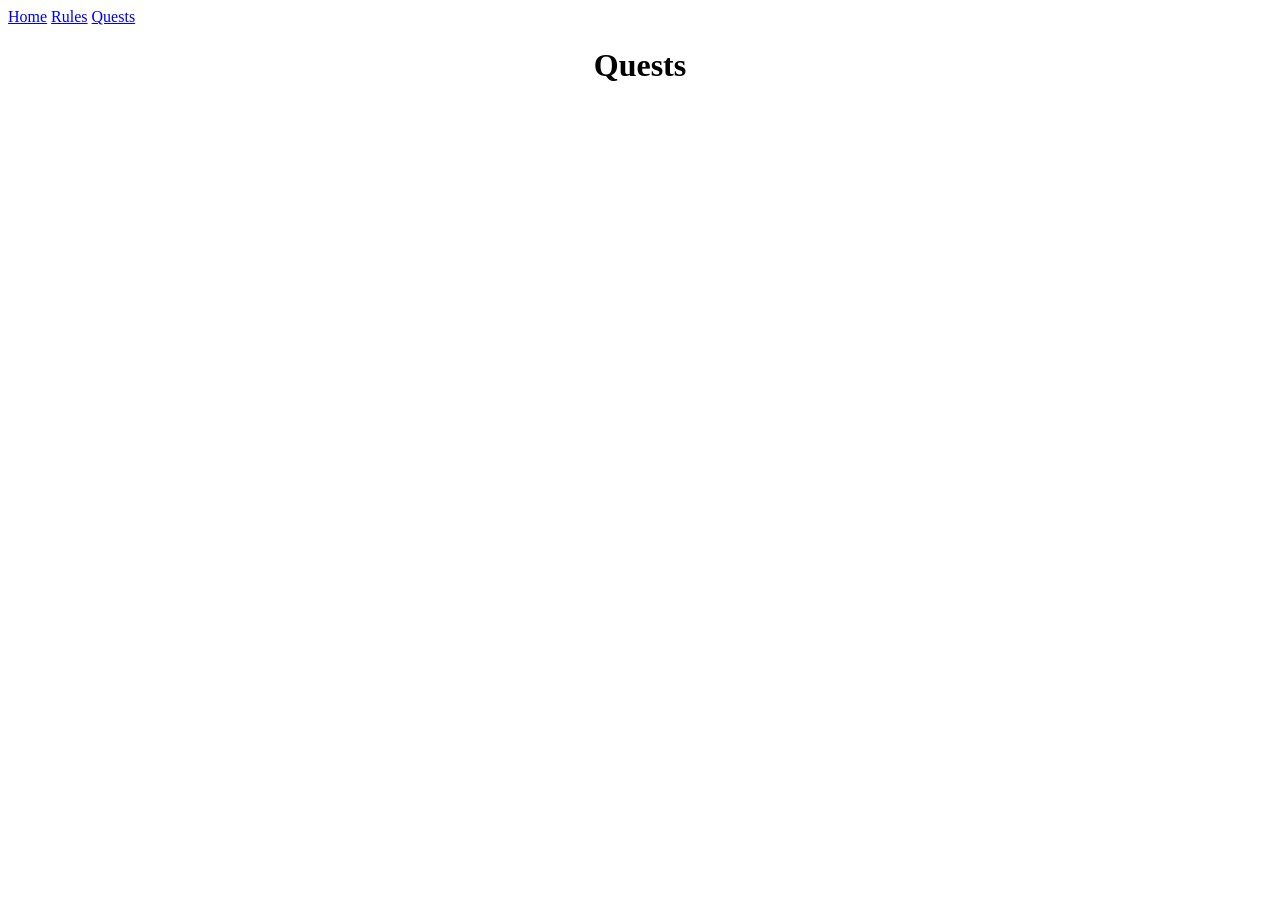
==== quests.html @ 7bbc56fa "initial commit" ====
<!DOCTYPE html>
<html lang="en">

<head>
  <meta charset="UTF-8">
  <meta name="viewport" content="width=device-width, initial-scale=1.0">
  <title>Rain Challenger Rules Page</title>
  <link rel="stylesheet" href="./css/style.css">
  <link rel="icon" href="./assets/favicon.ico" type="image/x-icon">

  <script src="./js/main.js" defer></script>
</head>

<body>
  <nav class="navbar">
    <a href="./index.html">Home</a>
    <a href="./rules.html">Rules</a>
    <a href="./quests.html">Quests</a>
  </nav>
  <main>
    <h1>Quests</h1>

    <div id="quest-container">
      <!-- Quests will be loaded here -->
    </div>

    <script src="js/quests.js"></script>
  </main>
</body>

</html>
---- css/style.css ----
@import url('./rules.css');
@import url('./quests.css');

h1 {
  text-align: center
}
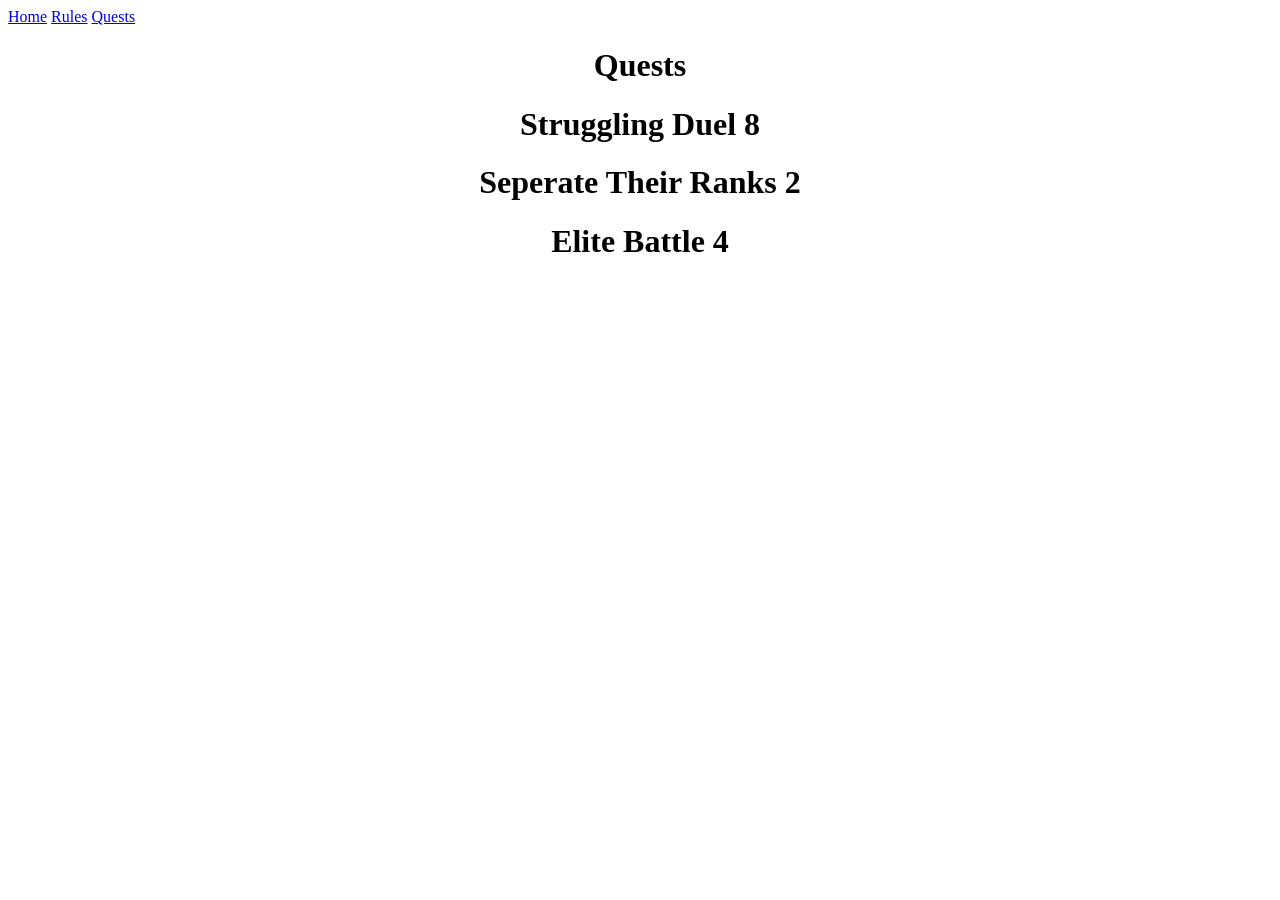
==== commit 7eae48da: "Add preliminary test quests to display on the quests page" ====
--- a/quests.html
+++ b/quests.html
@@ -7,8 +7,6 @@
   <title>Rain Challenger Rules Page</title>
   <link rel="stylesheet" href="./css/style.css">
   <link rel="icon" href="./assets/favicon.ico" type="image/x-icon">
-
-  <script src="./js/main.js" defer></script>
 </head>
 
 <body>
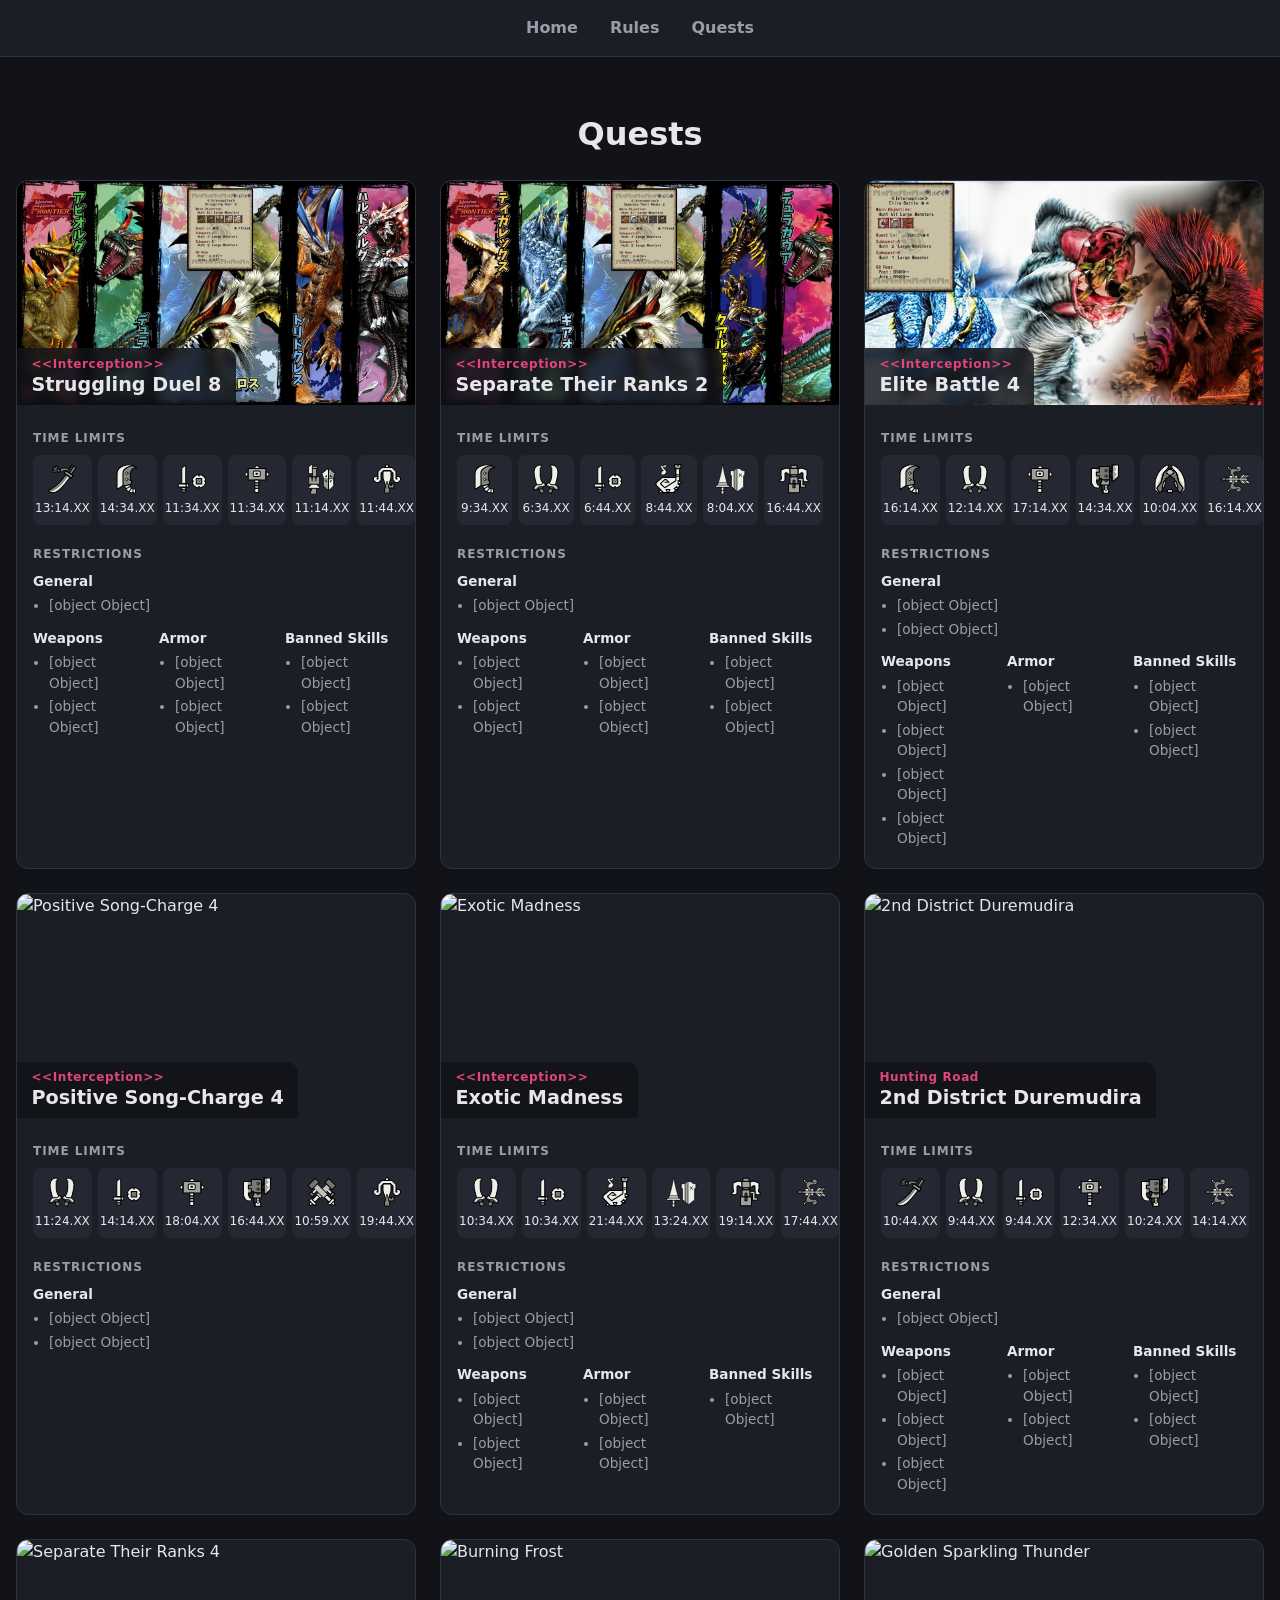
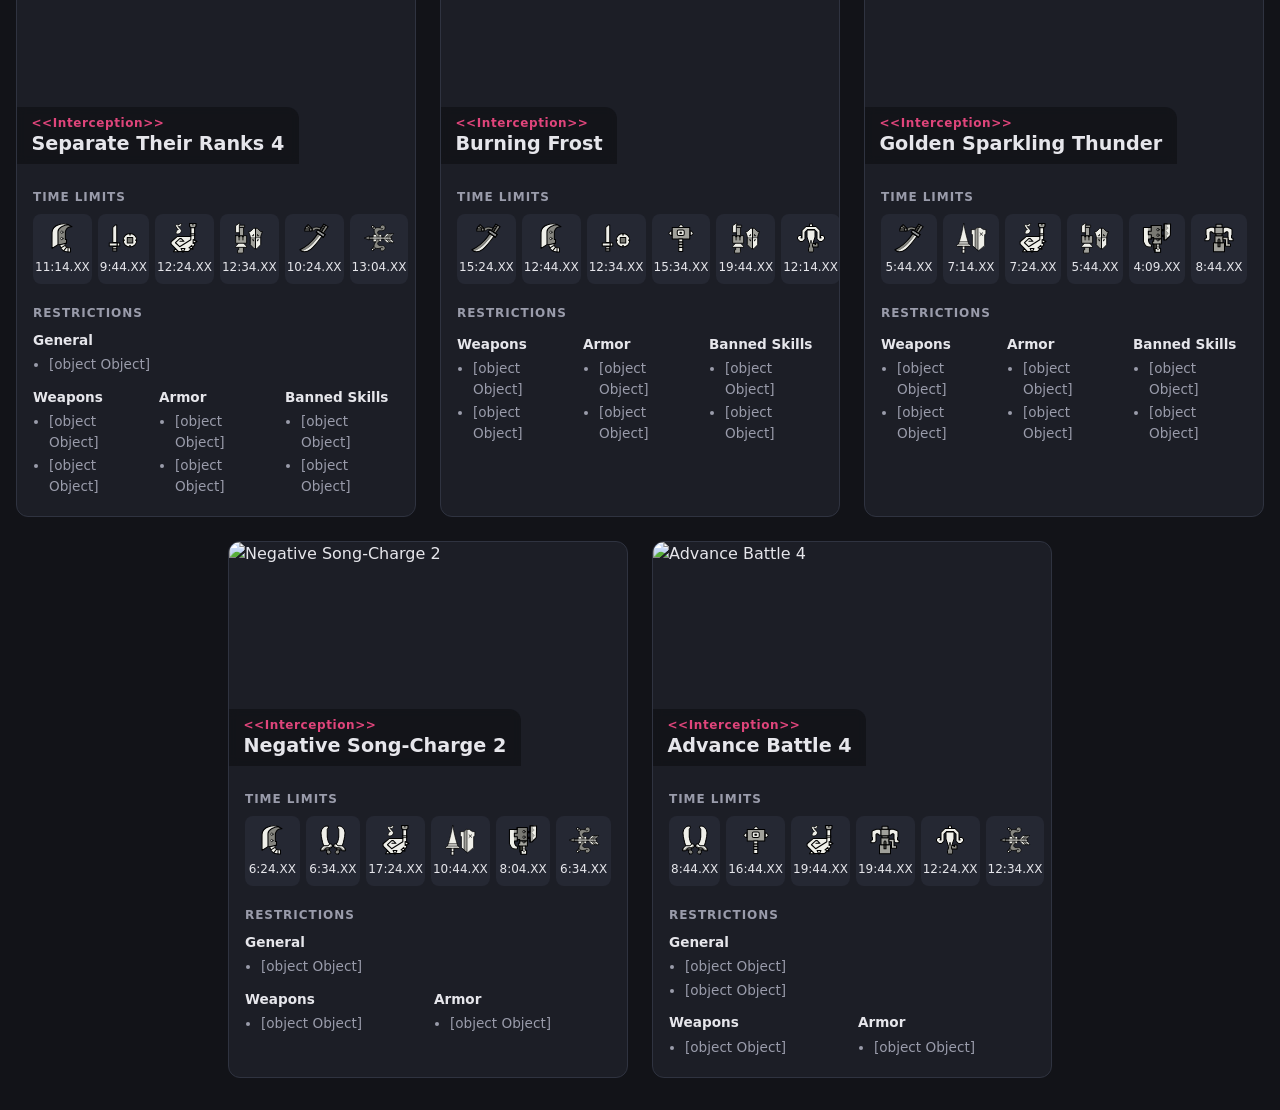
==== commit 236d94b3: "Add all quests and let claude make things pretty" ====
--- a/quests.html
+++ b/quests.html
@@ -4,7 +4,7 @@
 <head>
   <meta charset="UTF-8">
   <meta name="viewport" content="width=device-width, initial-scale=1.0">
-  <title>Rain Challenger Rules Page</title>
+  <title>Rain Challenger Quests</title>
   <link rel="stylesheet" href="./css/style.css">
   <link rel="icon" href="./assets/favicon.ico" type="image/x-icon">
 </head>
--- a/css/style.css
+++ b/css/style.css
@@ -1,6 +1,58 @@
 @import url('./rules.css');
 @import url('./quests.css');
 
+:root {
+  --bg: #121318;
+  --surface: #1c1e26;
+  --surface-2: #252833;
+  --border: #2f3340;
+  --text: #e6e6eb;
+  --text-muted: #9a9cab;
+  --accent: #e0457b;
+  --radius: 12px;
+}
+
+* {
+  box-sizing: border-box;
+}
+
+body {
+  margin: 0;
+  background: var(--bg);
+  color: var(--text);
+  font-family: system-ui, -apple-system, "Segoe UI", Roboto, sans-serif;
+  line-height: 1.5;
+}
+
+a {
+  color: var(--accent);
+}
+
+.navbar {
+  display: flex;
+  justify-content: center;
+  gap: 2rem;
+  padding: 1rem;
+  background: var(--surface);
+  border-bottom: 1px solid var(--border);
+}
+
+.navbar a {
+  color: var(--text-muted);
+  text-decoration: none;
+  font-weight: 600;
+}
+
+.navbar a:hover {
+  color: var(--text);
+}
+
+main {
+  max-width: 1400px;
+  margin: 0 auto;
+  padding: 2rem 1rem;
+}
+
 h1 {
   text-align: center
-}+}
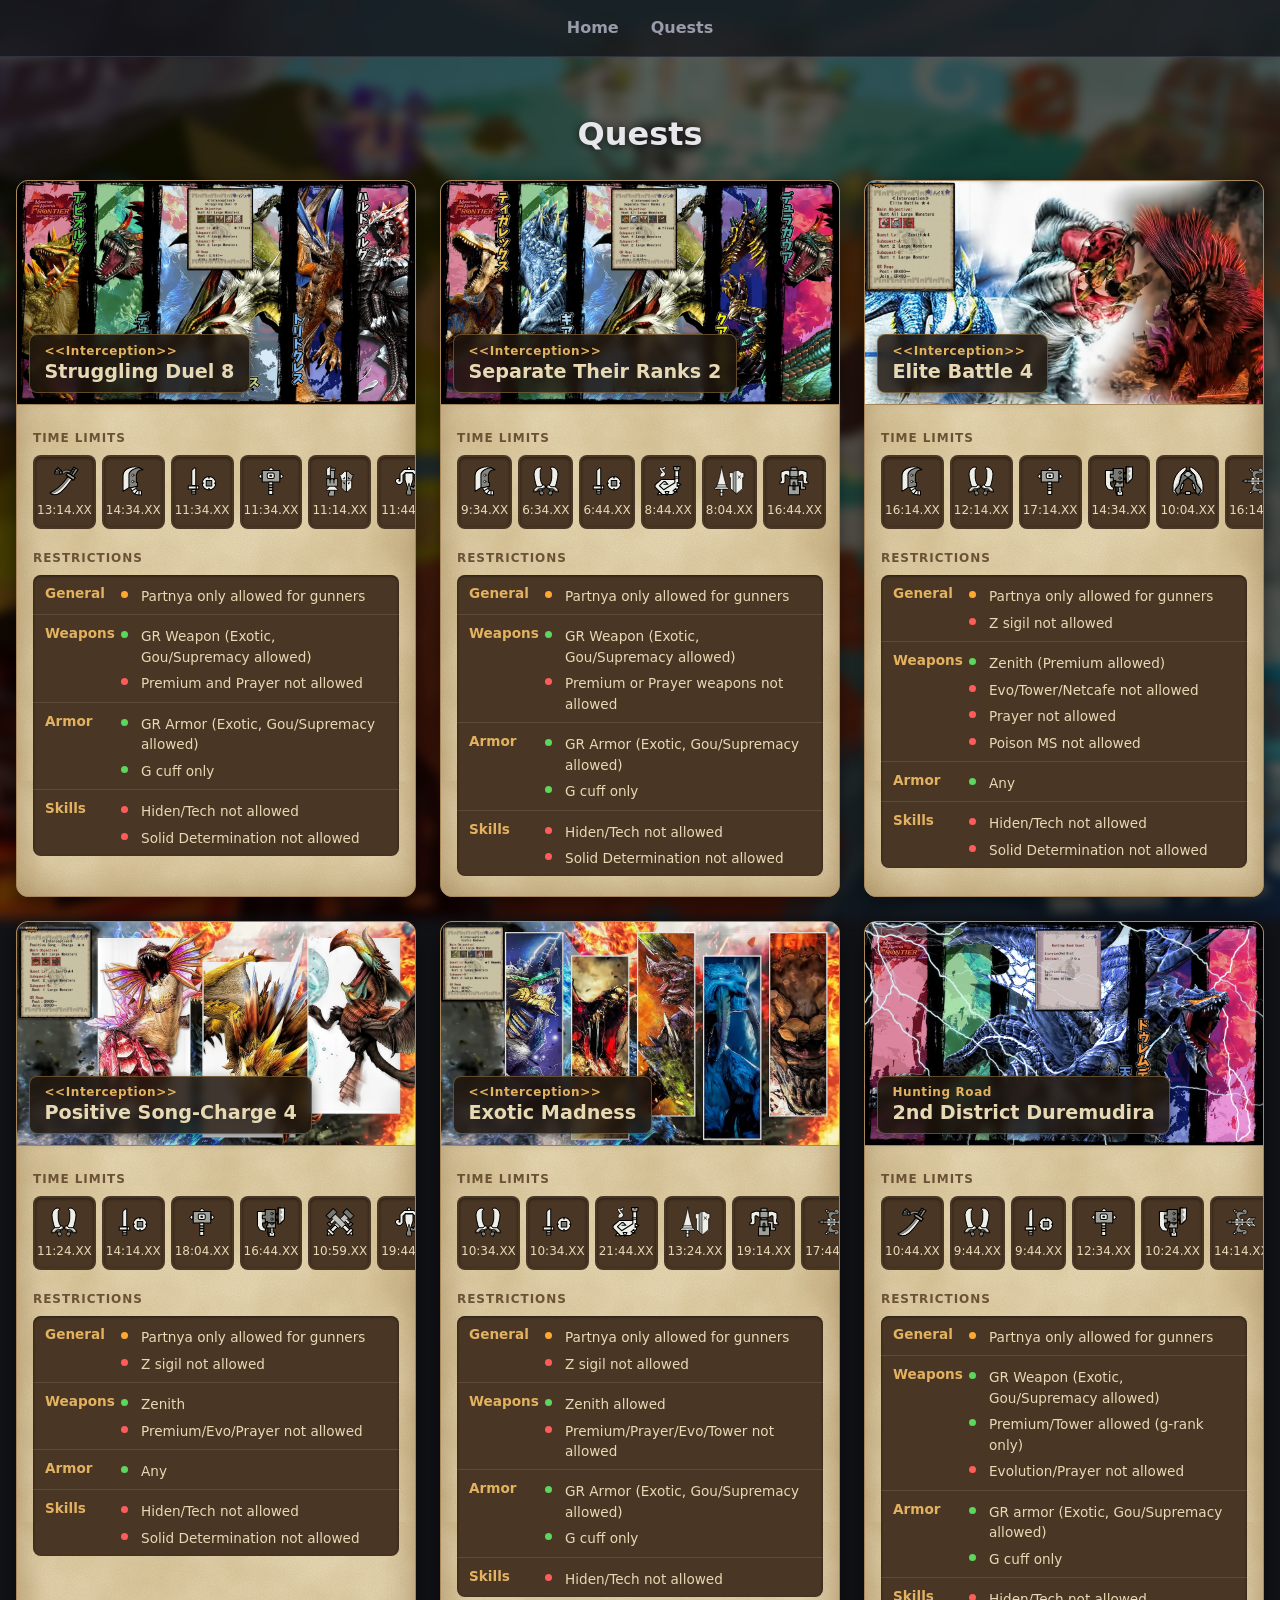
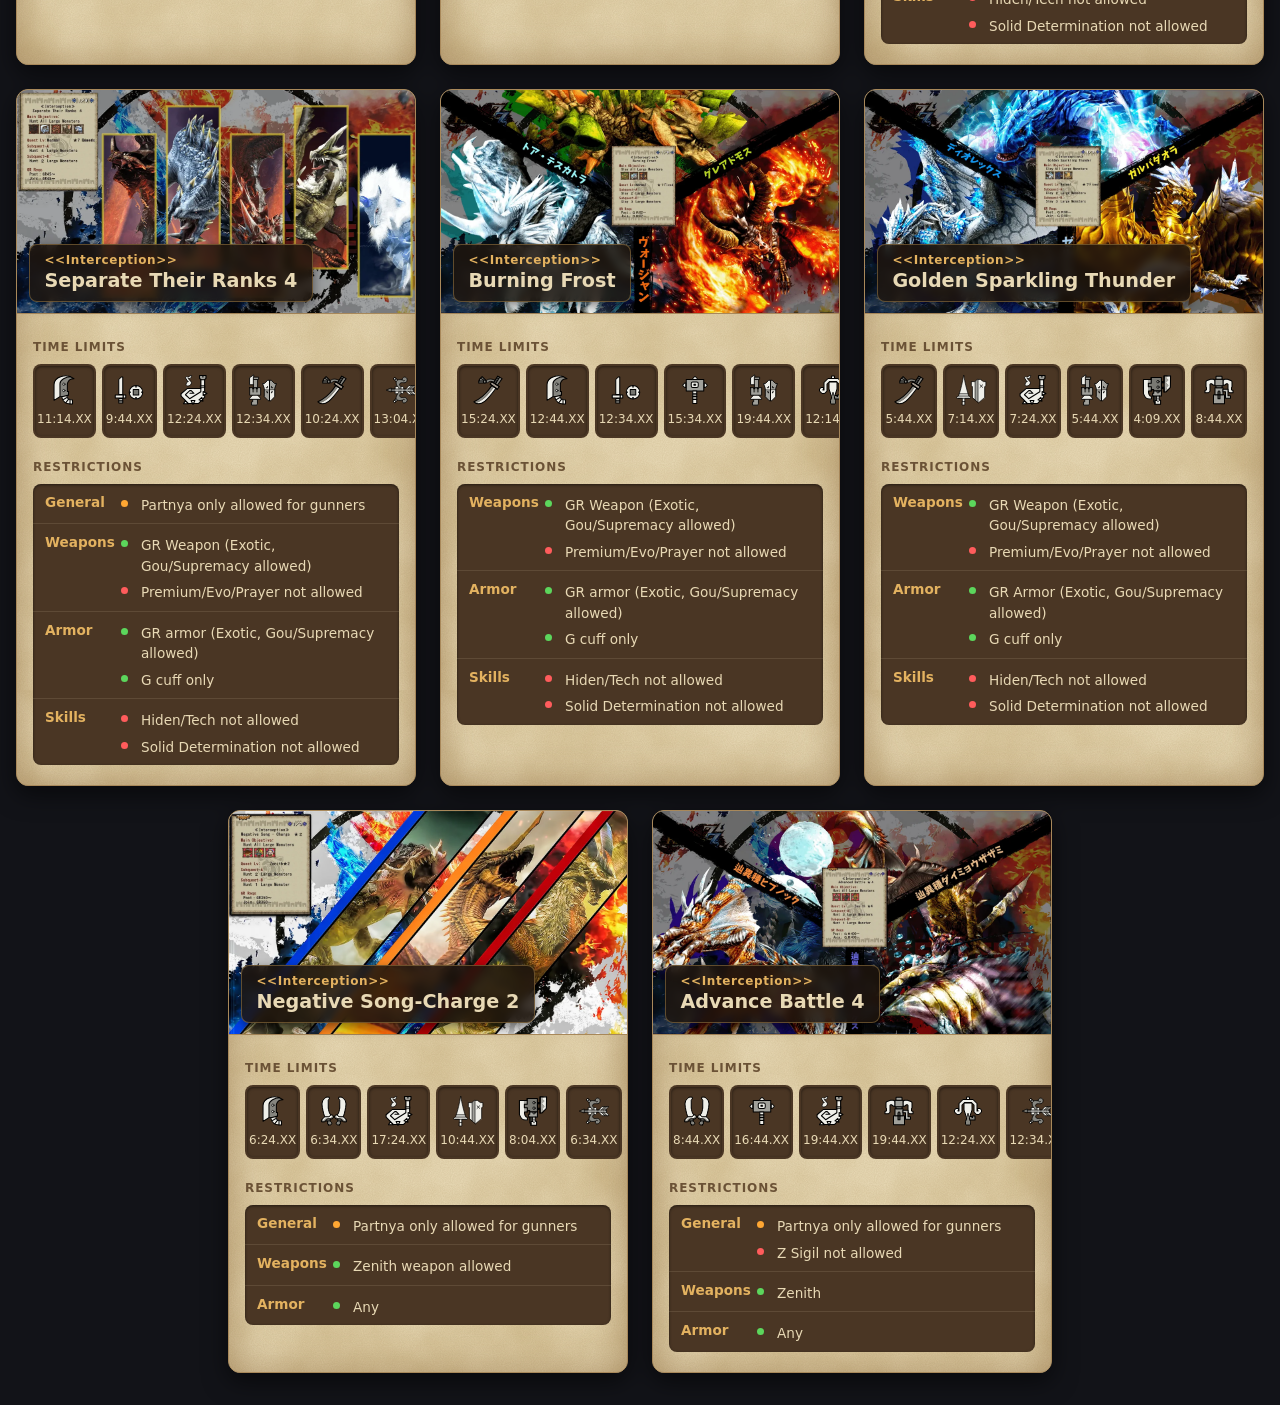
==== commit 0a23a5e6: "Add rules/rewards to index.html" ====
--- a/quests.html
+++ b/quests.html
@@ -12,7 +12,6 @@
 <body>
   <nav class="navbar">
     <a href="./index.html">Home</a>
-    <a href="./rules.html">Rules</a>
     <a href="./quests.html">Quests</a>
   </nav>
   <main>
--- a/css/style.css
+++ b/css/style.css
@@ -9,7 +9,14 @@
   --text: #e6e6eb;
   --text-muted: #9a9cab;
   --accent: #e0457b;
+  --tag-allowed: #3fb950;
+  --tag-partial: #f0a030;
+  --tag-banned: #f05252;
   --radius: 12px;
+
+  /* Page background: raise --bg-brightness to make it brighter, lower --bg-blur to make it sharper */
+  --bg-brightness: 0.4;
+  --bg-blur: 6px;
 }
 
 * {
@@ -24,6 +31,17 @@
   line-height: 1.5;
 }
 
+/* Blurred, dimmed background image behind every page. It's slightly larger than
+   the screen so the blur doesn't leave light edges. */
+body::before {
+  content: "";
+  position: fixed;
+  inset: calc(var(--bg-blur) * -3);
+  z-index: -1;
+  background: url("../assets/background.webp") center / cover no-repeat;
+  filter: blur(var(--bg-blur)) brightness(var(--bg-brightness));
+}
+
 a {
   color: var(--accent);
 }
@@ -33,7 +51,8 @@
   justify-content: center;
   gap: 2rem;
   padding: 1rem;
-  background: var(--surface);
+  background: rgba(18, 19, 24, 0.75);
+  backdrop-filter: blur(8px);
   border-bottom: 1px solid var(--border);
 }
 
@@ -54,5 +73,6 @@
 }
 
 h1 {
-  text-align: center
+  text-align: center;
+  text-shadow: 0 2px 8px rgba(0, 0, 0, 0.8);
 }
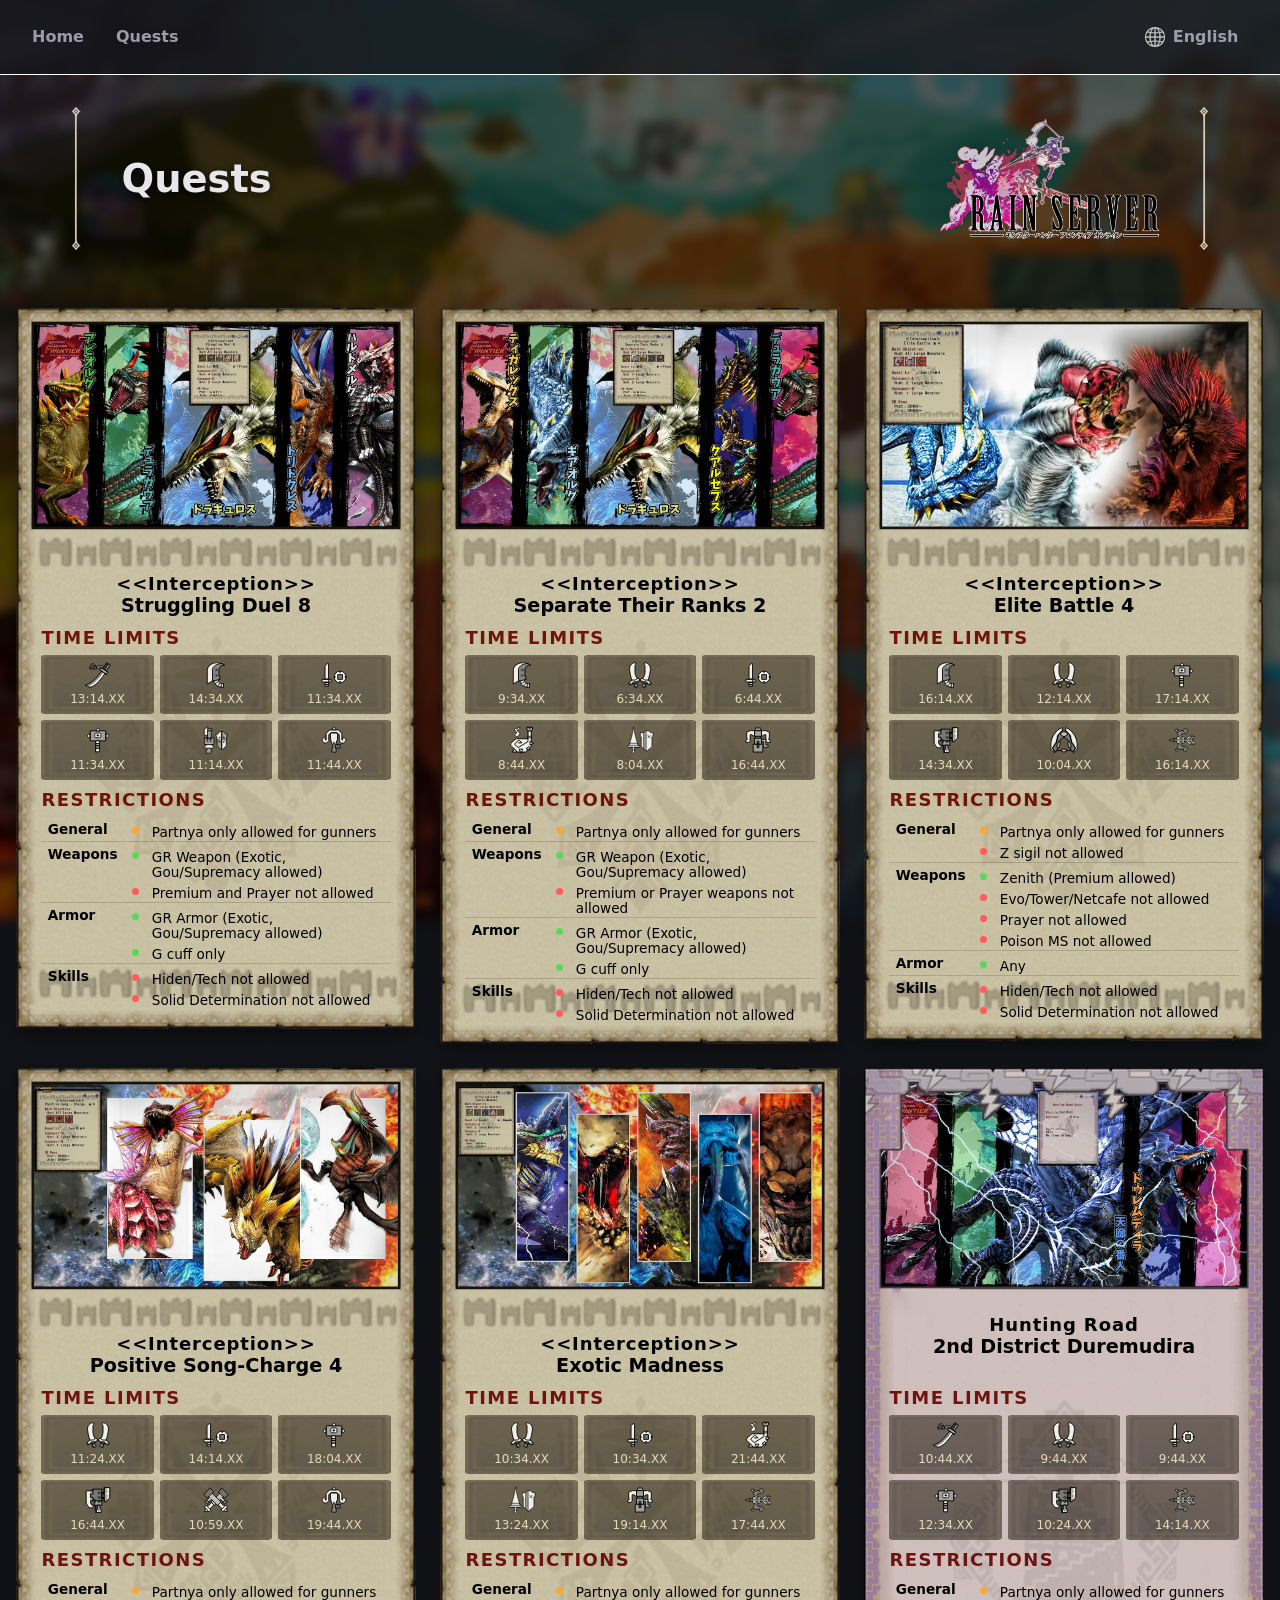
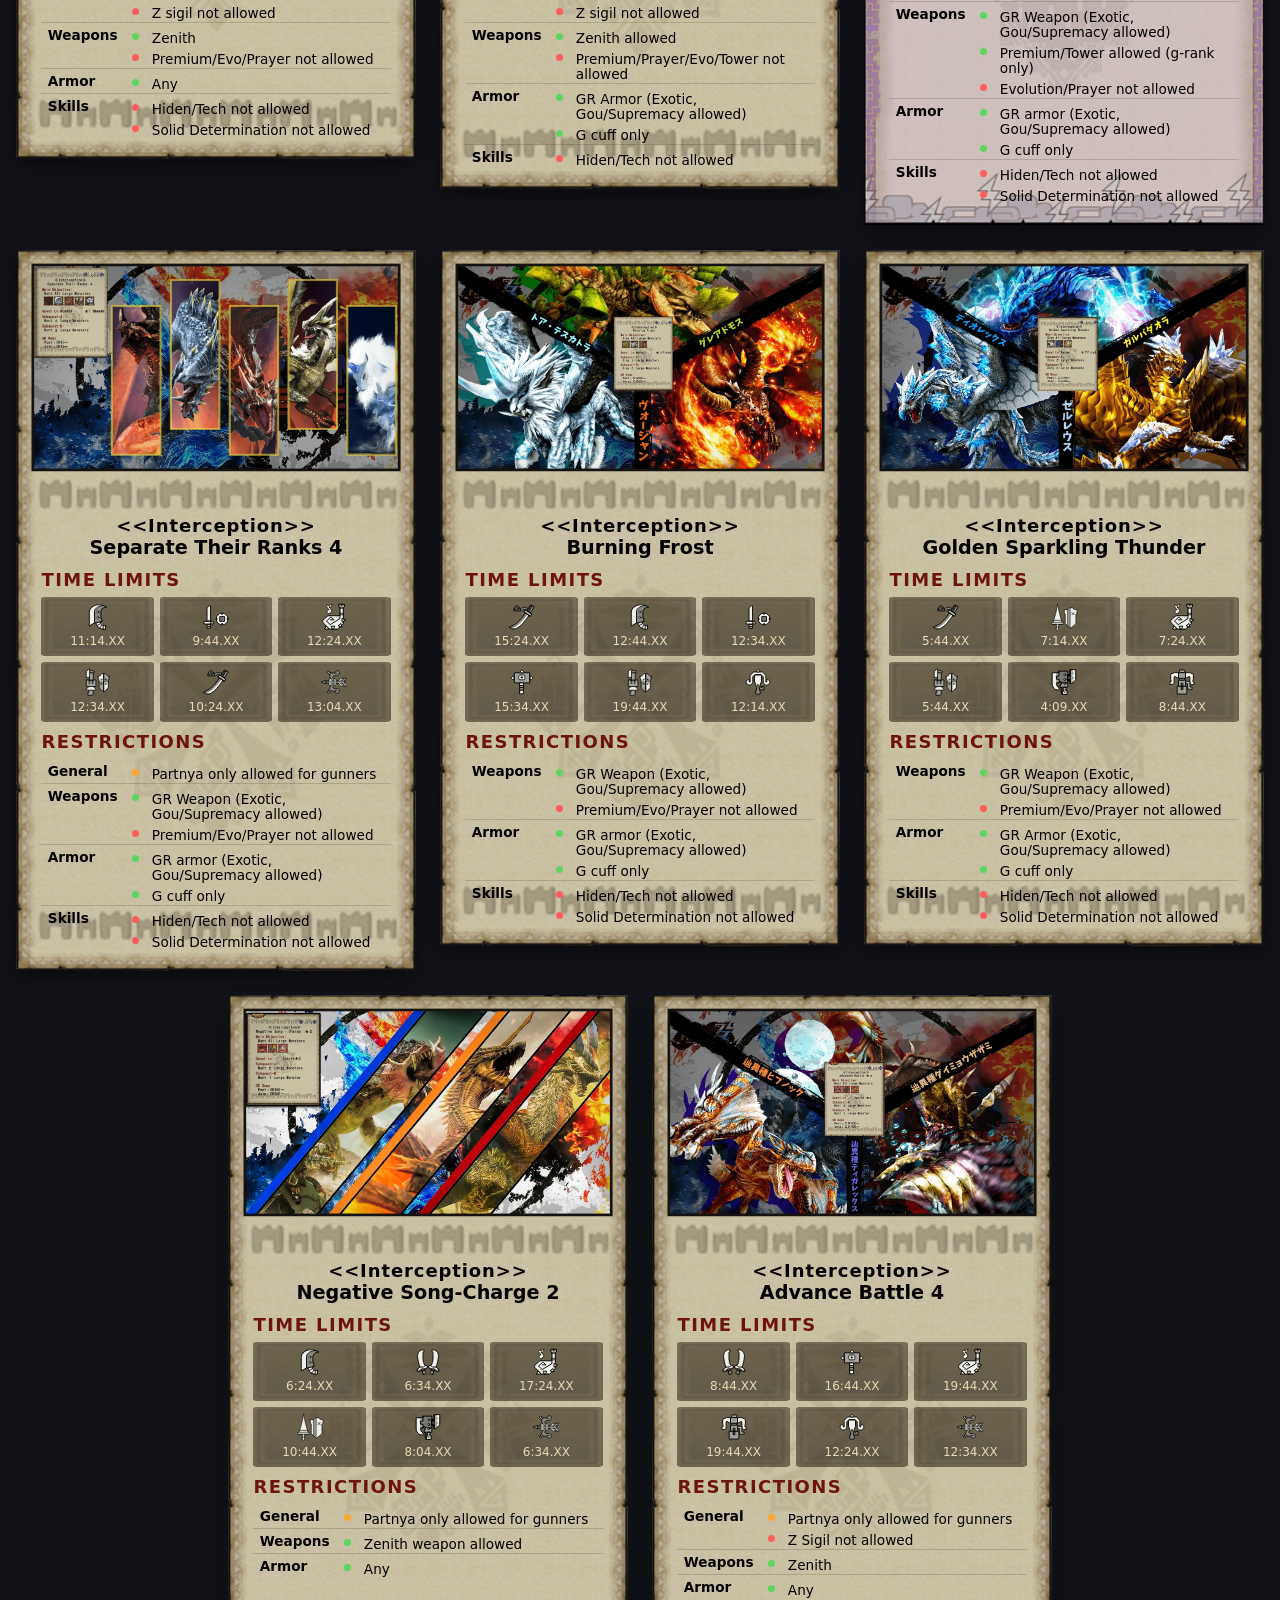
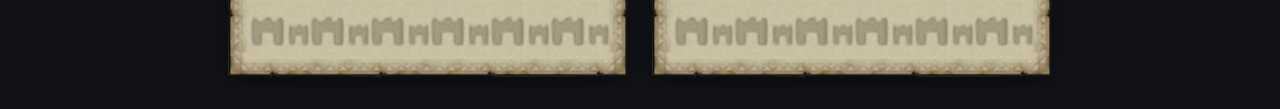
==== commit 4be05ebb: "First Design - MH Wilds style DA - Quests design based on quest pages in Frontier - Added translatio" ====
--- a/quests.html
+++ b/quests.html
@@ -4,18 +4,39 @@
 <head>
   <meta charset="UTF-8">
   <meta name="viewport" content="width=device-width, initial-scale=1.0">
-  <title>Rain Challenger Quests</title>
+  <!-- Dark page: the browser paints a dark (not white) canvas while switching pages, before the CSS loads -->
+  <meta name="color-scheme" content="dark">
+  <meta http-equiv="Content-Security-Policy"
+    content="default-src 'self'; img-src 'self' data:; object-src 'none'; base-uri 'none'; form-action 'none'">
+  <title data-i18n="quests.docTitle">Rain Challenger Quests</title>
   <link rel="stylesheet" href="./css/style.css">
   <link rel="icon" href="./assets/favicon.ico" type="image/x-icon">
+  <script src="./js/i18n.js" defer></script>
+  <script src="./js/nav.js" defer></script>
 </head>
 
 <body>
   <nav class="navbar">
-    <a href="./index.html">Home</a>
-    <a href="./quests.html">Quests</a>
+    <div class="nav-links">
+      <a href="./index.html" data-i18n="nav.home">Home</a>
+      <a href="./quests.html" data-i18n="nav.quests">Quests</a>
+    </div>
+    <div class="lang-switcher">
+      <button type="button" class="lang-button" aria-haspopup="true" aria-expanded="false" aria-controls="lang-menu">
+        <img src="./assets/index/www.png" alt="" class="lang-icon">
+        <span class="lang-current">English</span>
+      </button>
+      <ul class="lang-menu" id="lang-menu" hidden>
+        <li><button type="button" lang="en" data-lang="en">English</button></li>
+        <li><button type="button" lang="ja" data-lang="ja">日本語</button></li>
+        <li><button type="button" lang="fr" data-lang="fr">Français</button></li>
+        <li><button type="button" lang="de" data-lang="de">Deutsch</button></li>
+        <li><button type="button" lang="es" data-lang="es">Español</button></li>
+      </ul>
+    </div>
   </nav>
   <main>
-    <h1>Quests</h1>
+    <h1 class="page-header quests-header"><span data-i18n="quests.title">Quests</span><img class="header-logo" src="./assets/index/rain_logo.png" alt=""></h1>
 
     <div id="quest-container">
       <!-- Quests will be loaded here -->
--- a/css/style.css
+++ b/css/style.css
@@ -1,18 +1,26 @@
-@import url('./rules.css');
+@import url('./home.css');
 @import url('./quests.css');
 
 :root {
   --bg: #121318;
-  --surface: #1c1e26;
-  --surface-2: #252833;
   --border: #2f3340;
   --text: #e6e6eb;
   --text-muted: #9a9cab;
-  --accent: #e0457b;
-  --tag-allowed: #3fb950;
-  --tag-partial: #f0a030;
-  --tag-banned: #f05252;
   --radius: 12px;
+
+  /* Parchment theme shared by the quest cards and the home page */
+  --parchment: #e8d9b5;
+  --parchment-edge: #a8885a;
+  --ink: #3b2a18;
+  --ink-muted: #6b5236;
+  --leather: #4a3624;
+  --gold: #e3b260;
+  --inset-shadow: inset 0 1px 3px rgba(0, 0, 0, 0.5);
+
+  /* Restriction dot colors (and the achieved time limit green), bright enough for the dark leather */
+  --tag-allowed: #5cd65c;
+  --tag-partial: #ffa733;
+  --tag-banned: #ff5c5c;
 
   /* Page background: raise --bg-brightness to make it brighter, lower --bg-blur to make it sharper */
   --bg-brightness: 0.4;
@@ -42,18 +50,26 @@
   filter: blur(var(--bg-blur)) brightness(var(--bg-brightness));
 }
 
-a {
-  color: var(--accent);
-}
-
+/* Top bar: page links on the left, language switcher on the right */
 .navbar {
+  /* Stays at the top of the window while the page scrolls */
+  position: sticky;
+  top: 0;
+  z-index: 10; /* keeps the bar and the language menu above the page content */
   display: flex;
-  justify-content: center;
-  gap: 2rem;
-  padding: 1rem;
+  justify-content: space-between;
+  /* 112px / 1.5 (was 56px originally, then doubled to 112px); content stays centered */
+  align-items: center;
+  min-height: 75px;
+  padding: 0 2rem;
   background: rgba(18, 19, 24, 0.75);
   backdrop-filter: blur(8px);
-  border-bottom: 1px solid var(--border);
+  border-bottom: 1px solid #fff;
+}
+
+.nav-links {
+  display: flex;
+  gap: 2rem;
 }
 
 .navbar a {
@@ -66,6 +82,108 @@
   color: var(--text);
 }
 
+/* Language switcher (js/nav.js): globe icon + current language, opens a dropdown menu */
+.lang-switcher {
+  position: relative;
+}
+
+.lang-button {
+  display: flex;
+  align-items: center;
+  gap: 0.5rem;
+  padding: 0.4rem 0.6rem;
+  color: var(--text-muted);
+  font: inherit;
+  font-weight: 600;
+  background: none;
+  border: none;
+  border-radius: 6px;
+  cursor: pointer;
+}
+
+.lang-button:hover,
+.lang-button[aria-expanded="true"] {
+  color: var(--text);
+}
+
+.lang-button:focus-visible,
+.lang-menu button:focus-visible {
+  outline: 2px solid var(--gold);
+  outline-offset: 2px;
+}
+
+.lang-icon {
+  width: 20px;
+  height: 20px;
+  opacity: 0.75;
+}
+
+.lang-button:hover .lang-icon,
+.lang-button[aria-expanded="true"] .lang-icon {
+  opacity: 1;
+}
+
+/* Menu drops down under the button, right-aligned with it */
+.lang-menu {
+  position: absolute;
+  top: calc(100% + 0.5rem);
+  right: 0;
+  min-width: 10rem;
+  margin: 0;
+  padding: 0.35rem;
+  list-style: none;
+  background: rgba(18, 19, 24, 0.95);
+  backdrop-filter: blur(8px);
+  border: 1px solid rgba(255, 255, 255, 0.5);
+  border-radius: 8px;
+  box-shadow: 0 8px 24px rgba(0, 0, 0, 0.55);
+  animation: lang-menu-open 0.15s ease-out;
+}
+
+.lang-menu[hidden] {
+  display: none;
+}
+
+@keyframes lang-menu-open {
+  from {
+    opacity: 0;
+    transform: translateY(-6px);
+  }
+}
+
+.lang-menu button {
+  display: block;
+  width: 100%;
+  padding: 0.45rem 0.75rem;
+  color: var(--text-muted);
+  font: inherit;
+  text-align: left;
+  background: none;
+  border: none;
+  border-radius: 5px;
+  cursor: pointer;
+}
+
+.lang-menu button:hover {
+  color: var(--text);
+  background: rgba(255, 255, 255, 0.08);
+}
+
+/* Currently selected language */
+.lang-menu button[aria-current="true"] {
+  color: var(--gold);
+}
+
+@media (max-width: 500px) {
+  .navbar {
+    padding: 0 1rem;
+  }
+
+  .nav-links {
+    gap: 1.25rem;
+  }
+}
+
 main {
   max-width: 1400px;
   margin: 0 auto;
@@ -76,3 +194,73 @@
   text-align: center;
   text-shadow: 0 2px 8px rgba(0, 0, 0, 0.8);
 }
+
+/* Page title framed by assets/index/header.png (1892x239: two vertical bars at its left and
+   right edges) at half size, centered (both pages); the title sits on the left, just inside
+   the left bar, vertically centered. On narrow screens it shrinks to the content width and
+   keeps its proportions. */
+.page-header {
+  display: grid;
+  align-items: center;
+  justify-items: start;
+  width: min(946px, 100%);
+  aspect-ratio: 1892 / 239;
+  /* left bar is 7.5px wide; gap between bar and title = ~33px */
+  padding-left: 41px;
+  /* Home overrides the space below (home.css); 48px = the same value there */
+  margin: 0 auto 48px;
+  position: relative;
+  background: url("../assets/index/header.png") center / 100% 100% no-repeat;
+}
+
+/* Rain Server logo inside the header, near the right bar. rain_logo.png is 1789x1095 with the
+   logo itself at x 58-1649, y 28-900 (rest is transparent margin). Sized/placed in % of the
+   header so it scales with it: logo 100px tall at full size, vertically centered, its right
+   edge ~33px inside the right bar (mirrors the title's gap on the left). */
+.header-logo {
+  position: absolute;
+  right: 2.61%;
+  top: 5.47%;
+  height: 105.1%;
+  pointer-events: none;
+}
+
+/* Phones: smaller title and left gap so it doesn't run into the logo */
+@media (max-width: 700px) {
+  .page-header {
+    font-size: 1.5rem;
+    padding-left: 4%;
+  }
+}
+
+/* Parchment panels: fine paper grain + larger stains (inline SVG noise) over a warm base,
+   with darker, worn edges from the inset shadow */
+.parchment {
+  color: var(--ink);
+  background:
+    url("data:image/svg+xml,%3Csvg xmlns='http://www.w3.org/2000/svg' width='240' height='240'%3E%3Cfilter id='n'%3E%3CfeTurbulence type='fractalNoise' baseFrequency='0.9' numOctaves='3' stitchTiles='stitch'/%3E%3CfeColorMatrix values='0 0 0 0 0.35 0 0 0 0 0.25 0 0 0 0 0.1 0 0 0 0.22 0'/%3E%3C/filter%3E%3Crect width='100%25' height='100%25' filter='url(%23n)'/%3E%3C/svg%3E"),
+    url("data:image/svg+xml,%3Csvg xmlns='http://www.w3.org/2000/svg' width='600' height='600'%3E%3Cfilter id='s'%3E%3CfeTurbulence type='fractalNoise' baseFrequency='0.012' numOctaves='4' seed='7' stitchTiles='stitch'/%3E%3CfeColorMatrix values='0 0 0 0 0.45 0 0 0 0 0.3 0 0 0 0 0.1 0 0 0 0.5 -0.12'/%3E%3C/filter%3E%3Crect width='100%25' height='100%25' filter='url(%23s)'/%3E%3C/svg%3E"),
+    var(--parchment);
+  border: 1px solid var(--parchment-edge);
+  border-radius: var(--radius);
+  box-shadow:
+    inset 0 0 40px rgba(110, 70, 25, 0.45),
+    0 8px 24px rgba(0, 0, 0, 0.55);
+}
+
+/* Dark leather boxes on top of the parchment, used wherever text needs more contrast */
+.leather {
+  color: var(--parchment);
+  background: var(--leather);
+  border-radius: 8px;
+  box-shadow: var(--inset-shadow);
+}
+
+.leather a {
+  color: var(--gold);
+  font-weight: 600;
+}
+
+.leather a:hover {
+  color: #f2cd8a;
+}
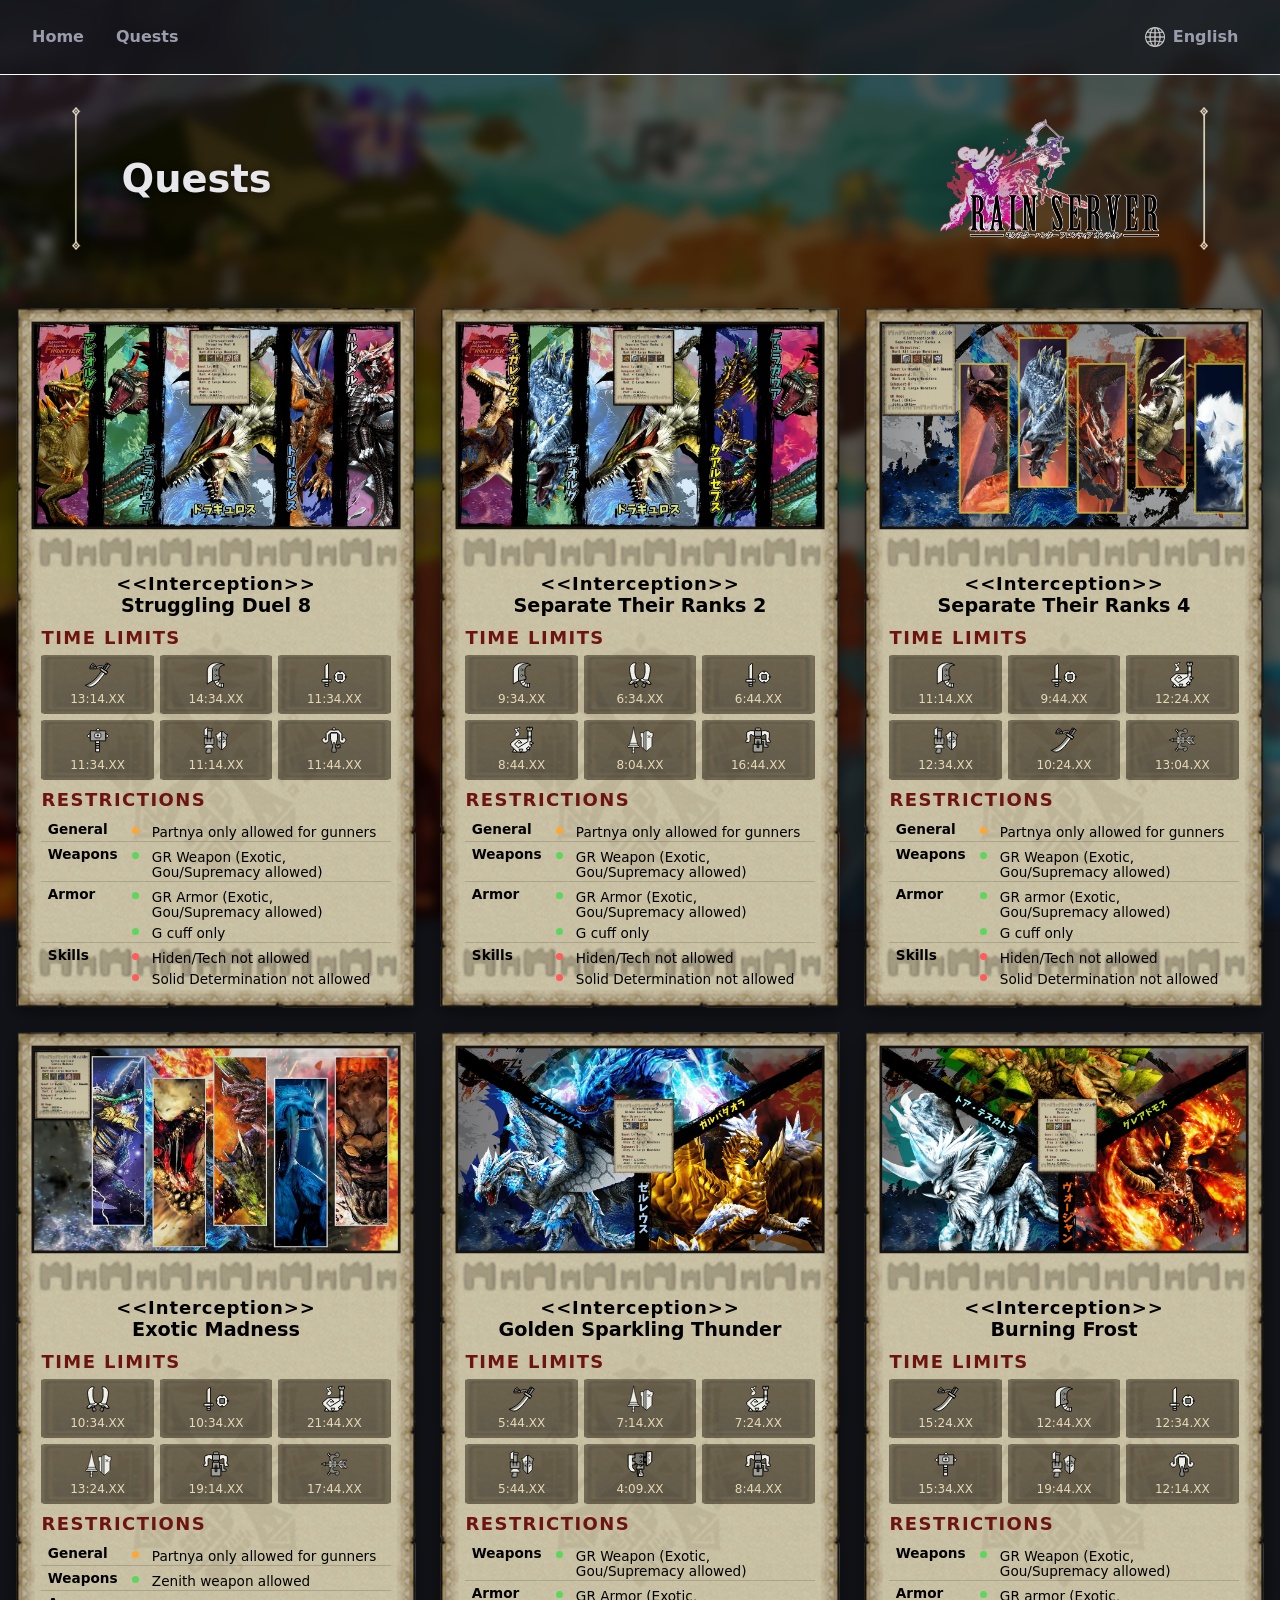
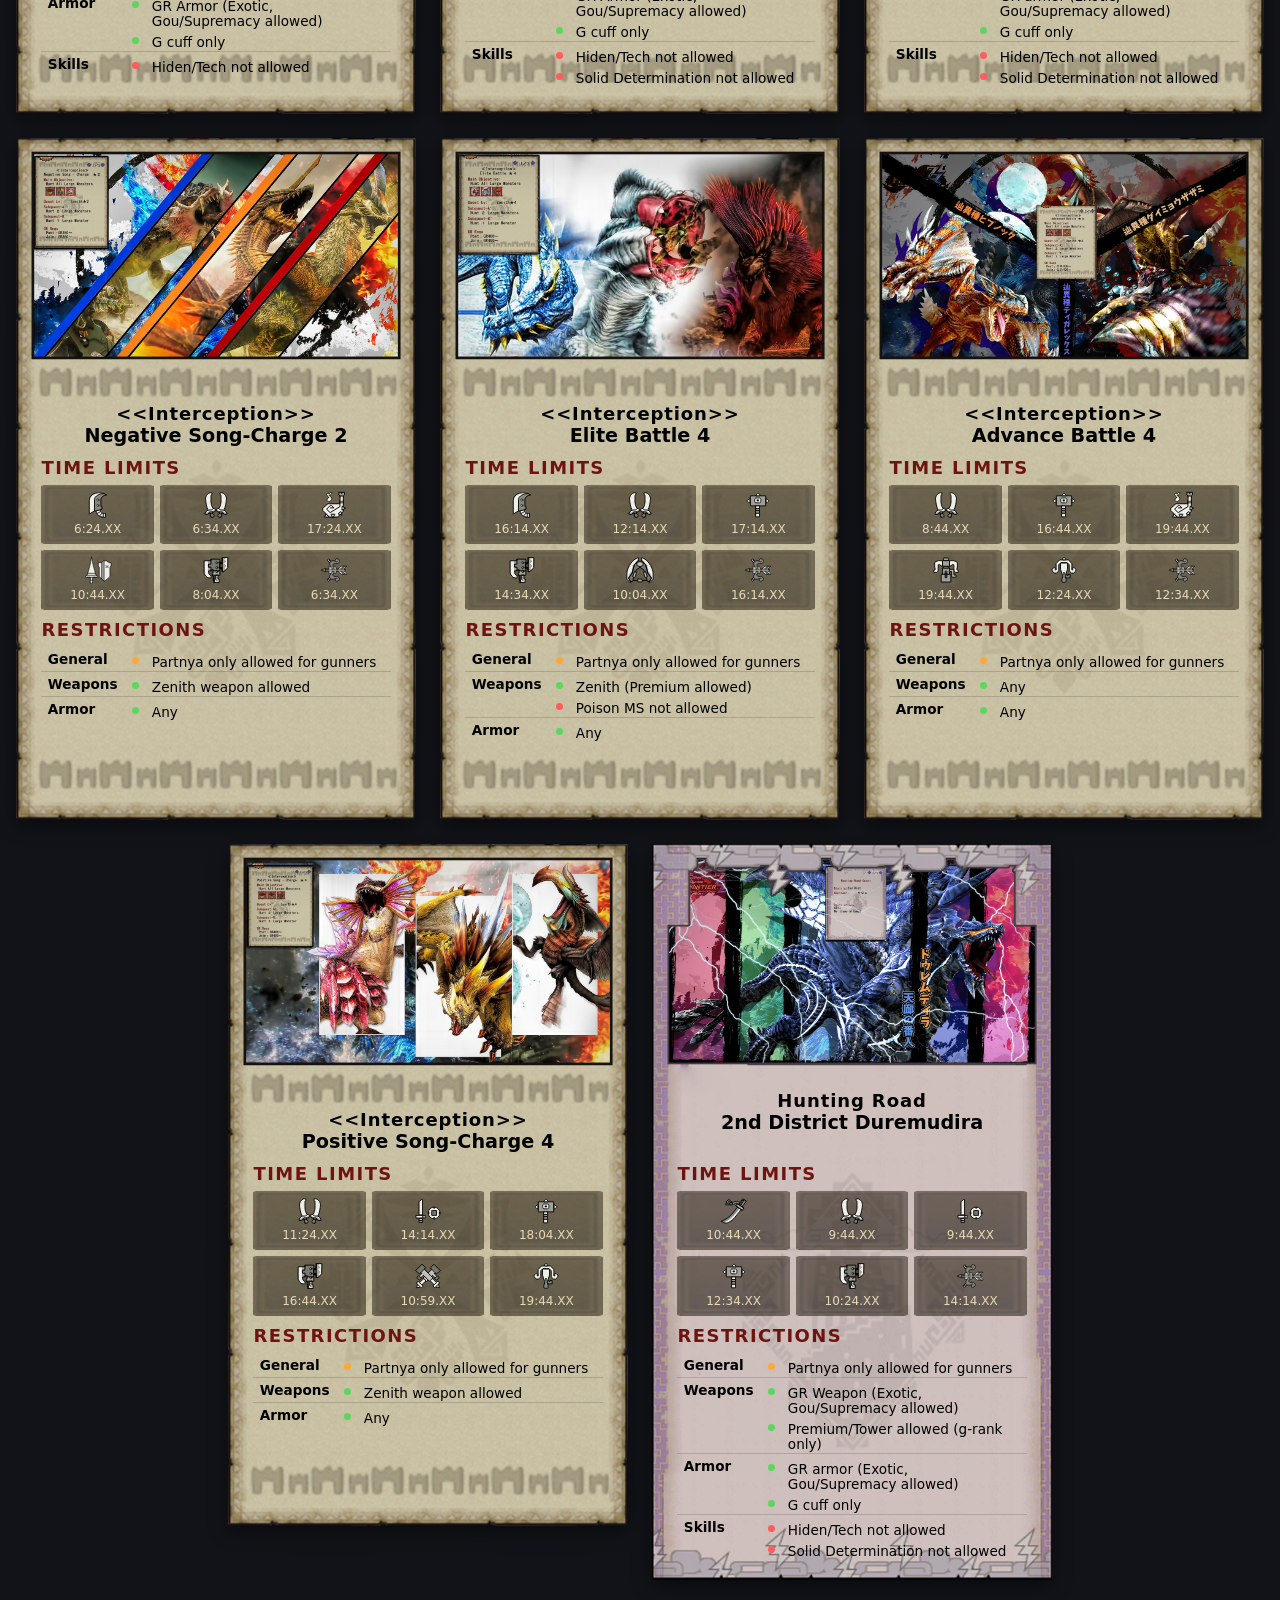
==== commit c403b880: "Update quest restrictions and add jsons for rules/rewards Restrictions on each individual quest are " ====
--- a/quests.html
+++ b/quests.html
@@ -11,8 +11,10 @@
   <title data-i18n="quests.docTitle">Rain Challenger Quests</title>
   <link rel="stylesheet" href="./css/style.css">
   <link rel="icon" href="./assets/favicon.ico" type="image/x-icon">
-  <script src="./js/i18n.js" defer></script>
-  <script src="./js/nav.js" defer></script>
+  <script src="./js/i18n.js" defer type="module"></script>
+  <script src="./js/nav.js" defer type="module"></script>
+  <script src="./js/quests.js" defer type="module"></script>
+  <script src="./js/utils.js" defer type="module"></script>
 </head>
 
 <body>
@@ -29,20 +31,16 @@
       <ul class="lang-menu" id="lang-menu" hidden>
         <li><button type="button" lang="en" data-lang="en">English</button></li>
         <li><button type="button" lang="ja" data-lang="ja">日本語</button></li>
-        <li><button type="button" lang="fr" data-lang="fr">Français</button></li>
-        <li><button type="button" lang="de" data-lang="de">Deutsch</button></li>
-        <li><button type="button" lang="es" data-lang="es">Español</button></li>
       </ul>
     </div>
   </nav>
   <main>
-    <h1 class="page-header quests-header"><span data-i18n="quests.title">Quests</span><img class="header-logo" src="./assets/index/rain_logo.png" alt=""></h1>
+    <h1 class="page-header quests-header"><span data-i18n="quests.title">Quests</span><img class="header-logo"
+        src="./assets/index/rain_logo.png" alt=""></h1>
 
     <div id="quest-container">
       <!-- Quests will be loaded here -->
     </div>
-
-    <script src="js/quests.js"></script>
   </main>
 </body>
 
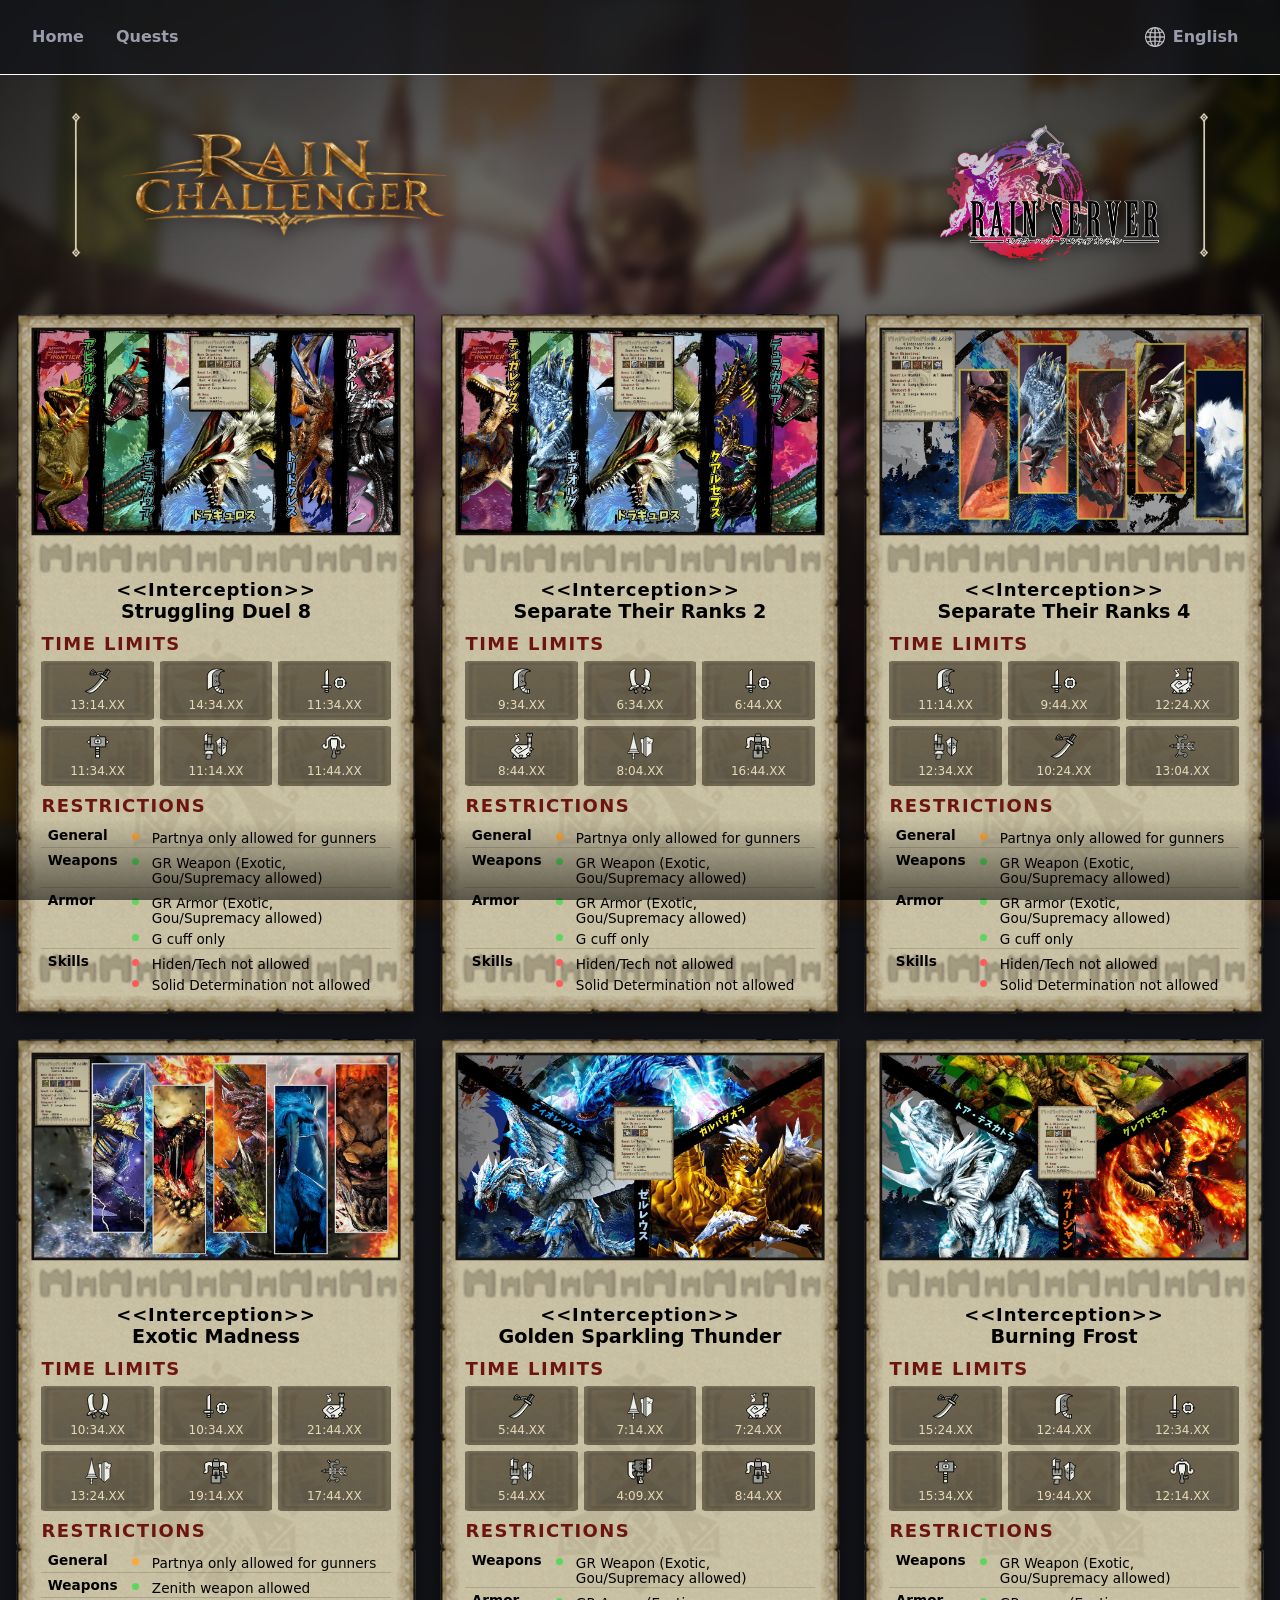
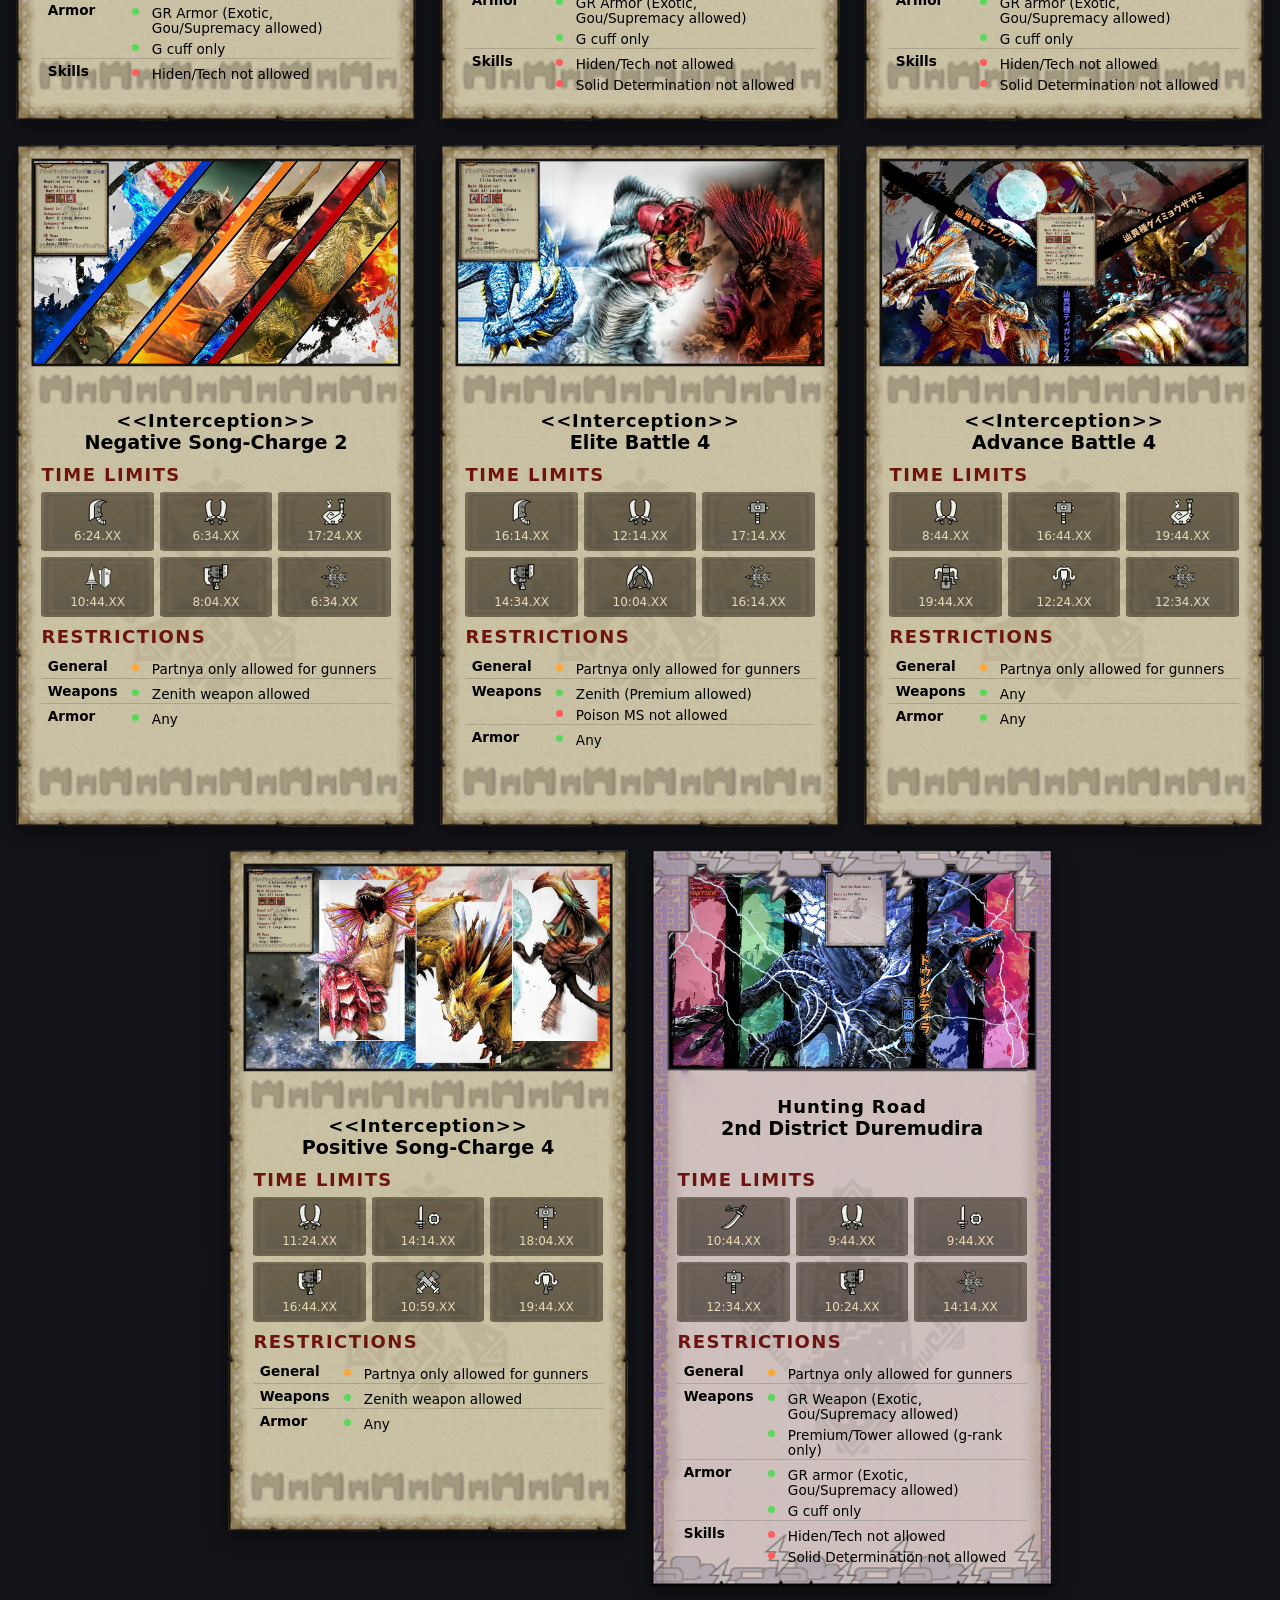
==== commit 013b420c: "Design Update Added : - New background - New Rain Challenger icon - Shadow on Rain Challenger and Ra" ====
--- a/quests.html
+++ b/quests.html
@@ -18,6 +18,9 @@
 </head>
 
 <body>
+  <!-- Blurred, dimmed background image with a vignette (css/style.css) -->
+  <div class="bg-image" aria-hidden="true"></div>
+
   <nav class="navbar">
     <div class="nav-links">
       <a href="./index.html" data-i18n="nav.home">Home</a>
@@ -35,7 +38,7 @@
     </div>
   </nav>
   <main>
-    <h1 class="page-header quests-header"><span data-i18n="quests.title">Quests</span><img class="header-logo"
+    <h1 class="page-header quests-header"><img class="header-title" src="./assets/index/title.png" alt="Rain Challenger"><img class="header-logo"
         src="./assets/index/rain_logo.png" alt=""></h1>
 
     <div id="quest-container">
--- a/css/style.css
+++ b/css/style.css
@@ -3,19 +3,13 @@
 
 :root {
   --bg: #121318;
-  --border: #2f3340;
   --text: #e6e6eb;
   --text-muted: #9a9cab;
-  --radius: 12px;
-
-  /* Parchment theme shared by the quest cards and the home page */
+
+  /* Quest card colors (--parchment, --ink) and the gold accent used on both pages */
   --parchment: #e8d9b5;
-  --parchment-edge: #a8885a;
   --ink: #3b2a18;
-  --ink-muted: #6b5236;
-  --leather: #4a3624;
   --gold: #e3b260;
-  --inset-shadow: inset 0 1px 3px rgba(0, 0, 0, 0.5);
 
   /* Restriction dot colors (and the achieved time limit green), bright enough for the dark leather */
   --tag-allowed: #5cd65c;
@@ -25,6 +19,10 @@
   /* Page background: raise --bg-brightness to make it brighter, lower --bg-blur to make it sharper */
   --bg-brightness: 0.4;
   --bg-blur: 6px;
+  /* Vignette: darkness of the screen corners (0 = none, 1 = black); --vignette-size = how far
+     from the center the darkening starts */
+  --vignette-strength: 0.7;
+  --vignette-size: 45%;
 }
 
 * {
@@ -39,15 +37,45 @@
   line-height: 1.5;
 }
 
-/* Blurred, dimmed background image behind every page. It's slightly larger than
-   the screen so the blur doesn't leave light edges. */
+/* Blurred, dimmed background image behind every page. Slightly larger than the screen so the
+   blur doesn't leave light edges. */
+.bg-image {
+  position: fixed;
+  top: calc(var(--bg-blur) * -3);
+  left: calc(var(--bg-blur) * -3);
+  width: calc(100% + var(--bg-blur) * 6);
+  height: calc(100% + var(--bg-blur) * 6);
+  /* below the vignette (body::before) and the home panels' frosted backdrops (z-index -1) */
+  z-index: -2;
+  pointer-events: none;
+  background: url("../assets/background_paused.webp") center / cover no-repeat;
+  filter: blur(var(--bg-blur)) brightness(var(--bg-brightness));
+}
+
+/* Vignette over the background image: edges and corners fade to black. Fixed to
+   the window, so it stays in place while the page scrolls. */
 body::before {
   content: "";
   position: fixed;
-  inset: calc(var(--bg-blur) * -3);
+  inset: 0;
   z-index: -1;
-  background: url("../assets/background.webp") center / cover no-repeat;
-  filter: blur(var(--bg-blur)) brightness(var(--bg-brightness));
+  pointer-events: none;
+  background: radial-gradient(ellipse at center, transparent var(--vignette-size),
+      rgba(0, 0, 0, var(--vignette-strength)) 100%);
+}
+
+/* Soft shadow along the bottom edge of the window, over the page content: fixed, so it stays
+   at the bottom while scrolling. Above the quest cards (z-index 1-2), below the navbar (10). */
+body::after {
+  content: "";
+  position: fixed;
+  left: 0;
+  right: 0;
+  bottom: 0;
+  height: 80px;
+  z-index: 5;
+  pointer-events: none;
+  background: linear-gradient(to bottom, transparent, rgba(0, 0, 0, 0.55));
 }
 
 /* Top bar: page links on the left, language switcher on the right */
@@ -213,6 +241,19 @@
   background: url("../assets/index/header.png") center / 100% 100% no-repeat;
 }
 
+/* Title image in the page header (both pages). title.png is design/title.png trimmed to the
+   lettering and scaled to 700x220; width in % of the header so it scales with it (~270px at full size). */
+.header-title {
+  display: block;
+  width: 30%;
+  height: auto;
+  /* Shadow follows the lettering's shape (drop-shadow uses the PNG's transparency) */
+  filter: drop-shadow(0 3px 6px rgba(0, 0, 0, 0.75));
+  /* Can't be clicked, dragged out or selected, like the Rain Server logo */
+  pointer-events: none;
+  user-select: none;
+}
+
 /* Rain Server logo inside the header, near the right bar. rain_logo.png is 1789x1095 with the
    logo itself at x 58-1649, y 28-900 (rest is transparent margin). Sized/placed in % of the
    header so it scales with it: logo 100px tall at full size, vertically centered, its right
@@ -223,44 +264,14 @@
   top: 5.47%;
   height: 105.1%;
   pointer-events: none;
+  user-select: none;
+  /* Same shadow as the title image */
+  filter: drop-shadow(0 3px 6px rgba(0, 0, 0, 0.75));
 }
 
 /* Phones: smaller title and left gap so it doesn't run into the logo */
 @media (max-width: 700px) {
   .page-header {
-    font-size: 1.5rem;
     padding-left: 4%;
   }
 }
-
-/* Parchment panels: fine paper grain + larger stains (inline SVG noise) over a warm base,
-   with darker, worn edges from the inset shadow */
-.parchment {
-  color: var(--ink);
-  background:
-    url("data:image/svg+xml,%3Csvg xmlns='http://www.w3.org/2000/svg' width='240' height='240'%3E%3Cfilter id='n'%3E%3CfeTurbulence type='fractalNoise' baseFrequency='0.9' numOctaves='3' stitchTiles='stitch'/%3E%3CfeColorMatrix values='0 0 0 0 0.35 0 0 0 0 0.25 0 0 0 0 0.1 0 0 0 0.22 0'/%3E%3C/filter%3E%3Crect width='100%25' height='100%25' filter='url(%23n)'/%3E%3C/svg%3E"),
-    url("data:image/svg+xml,%3Csvg xmlns='http://www.w3.org/2000/svg' width='600' height='600'%3E%3Cfilter id='s'%3E%3CfeTurbulence type='fractalNoise' baseFrequency='0.012' numOctaves='4' seed='7' stitchTiles='stitch'/%3E%3CfeColorMatrix values='0 0 0 0 0.45 0 0 0 0 0.3 0 0 0 0 0.1 0 0 0 0.5 -0.12'/%3E%3C/filter%3E%3Crect width='100%25' height='100%25' filter='url(%23s)'/%3E%3C/svg%3E"),
-    var(--parchment);
-  border: 1px solid var(--parchment-edge);
-  border-radius: var(--radius);
-  box-shadow:
-    inset 0 0 40px rgba(110, 70, 25, 0.45),
-    0 8px 24px rgba(0, 0, 0, 0.55);
-}
-
-/* Dark leather boxes on top of the parchment, used wherever text needs more contrast */
-.leather {
-  color: var(--parchment);
-  background: var(--leather);
-  border-radius: 8px;
-  box-shadow: var(--inset-shadow);
-}
-
-.leather a {
-  color: var(--gold);
-  font-weight: 600;
-}
-
-.leather a:hover {
-  color: #f2cd8a;
-}
